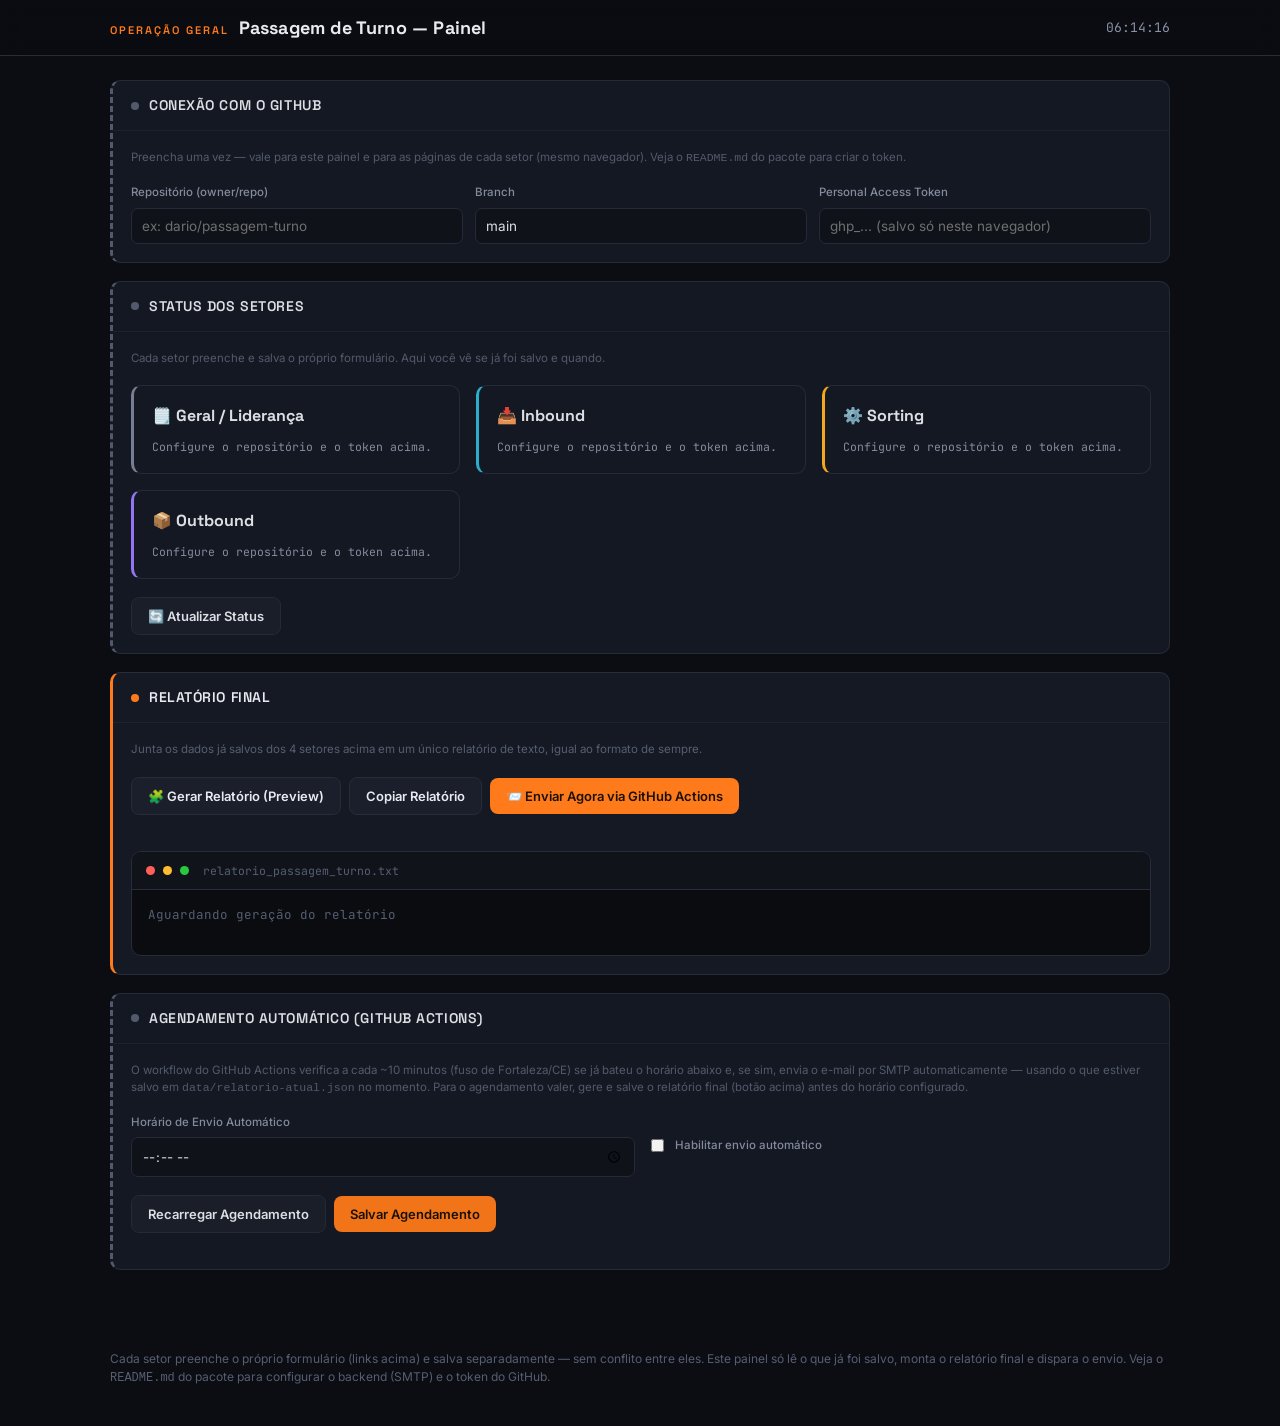
==== index.html @ 54c44028 "Add files via upload" ====
<!DOCTYPE html>
<html lang="pt-BR">
<head>
<meta charset="UTF-8">
<meta name="viewport" content="width=device-width, initial-scale=1.0">
<title>Passagem de Turno — Painel Geral</title>
<link rel="preconnect" href="https://fonts.googleapis.com">
<link rel="preconnect" href="https://fonts.gstatic.com" crossorigin>
<link href="https://fonts.googleapis.com/css2?family=Space+Grotesk:wght@500;600;700&family=Inter:wght@400;500;600;700&family=JetBrains+Mono:wght@400;500&display=swap" rel="stylesheet">
<link rel="stylesheet" href="style.css">
</head>
<body>

<div class="topbar">
  <div class="topbar-inner">
    <div class="brand"><span class="eyebrow">OPERAÇÃO GERAL</span><h1>Passagem de Turno — Painel</h1></div>
    <div class="clock" id="clock">--:--:--</div>
  </div>
</div>

<div class="layout-single">

  <!-- CONEXÃO COM O GITHUB -->
  <div class="card sector-config">
    <div class="card-head"><span class="dot config"></span><h2>Conexão com o GitHub</h2></div>
    <div class="card-body">
      <p class="hint-text">Preencha uma vez — vale para este painel e para as páginas de cada setor (mesmo navegador). Veja o <code>README.md</code> do pacote para criar o token.</p>
      <div class="field-grid">
        <div class="field"><label>Repositório (owner/repo)</label><input type="text" id="ghRepo" placeholder="ex: dario/passagem-turno"></div>
        <div class="field"><label>Branch</label><input type="text" id="ghBranch" placeholder="main"></div>
        <div class="field"><label>Personal Access Token</label><input type="password" id="ghToken" placeholder="ghp_... (salvo só neste navegador)"></div>
      </div>
    </div>
  </div>

  <!-- STATUS DOS SETORES -->
  <div class="card sector-config">
    <div class="card-head"><span class="dot config"></span><h2>Status dos Setores</h2></div>
    <div class="card-body">
      <p class="hint-text">Cada setor preenche e salva o próprio formulário. Aqui você vê se já foi salvo e quando.</p>
      <div class="hub-grid" style="padding:0;margin:0;" id="sectorCards">
        <a class="sector-card pending geral" href="geral.html">
          <div class="sc-title">🗒️ Geral / Liderança</div>
          <div class="sc-status" id="status-geral">Verificando...</div>
        </a>
        <a class="sector-card pending inbound" href="inbound.html">
          <div class="sc-title">📥 Inbound</div>
          <div class="sc-status" id="status-inbound">Verificando...</div>
        </a>
        <a class="sector-card pending sorting" href="sorting.html">
          <div class="sc-title">⚙️ Sorting</div>
          <div class="sc-status" id="status-sorting">Verificando...</div>
        </a>
        <a class="sector-card pending outbound" href="outbound.html">
          <div class="sc-title">📦 Outbound</div>
          <div class="sc-status" id="status-outbound">Verificando...</div>
        </a>
      </div>
      <button class="btn-secondary" style="align-self:flex-start;" onclick="atualizarStatusSetores()">🔄 Atualizar Status</button>
    </div>
  </div>

  <!-- RELATÓRIO FINAL -->
  <div class="card sector-dados">
    <div class="card-head"><span class="dot dados"></span><h2>Relatório Final</h2></div>
    <div class="card-body">
      <p class="hint-text">Junta os dados já salvos dos 4 setores acima em um único relatório de texto, igual ao formato de sempre.</p>
      <div class="actions">
        <button class="btn-secondary" onclick="gerarRelatorioFinal()">🧩 Gerar Relatório (Preview)</button>
        <button class="btn-secondary" onclick="copyReport()">Copiar Relatório</button>
        <button class="btn-primary" onclick="enviarAgoraViaGithub()">📨 Enviar Agora via GitHub Actions</button>
      </div>
      <p id="relatorioStatus" class="status-text"></p>

      <div class="terminal">
        <div class="terminal-head">
          <span class="tdot"></span><span class="tdot"></span><span class="tdot"></span>
          <span class="terminal-name">relatorio_passagem_turno.txt</span>
        </div>
        <div class="terminal-body">
          <div id="previewEmpty">Aguardando geração do relatório</div>
          <pre id="reportOutput"></pre>
        </div>
        <div class="preview-meta" id="previewMeta"></div>
      </div>
    </div>
  </div>

  <!-- AGENDAMENTO AUTOMÁTICO -->
  <div class="card sector-config">
    <div class="card-head"><span class="dot config"></span><h2>Agendamento Automático (GitHub Actions)</h2></div>
    <div class="card-body">
      <p class="hint-text">
        O workflow do GitHub Actions verifica a cada ~10 minutos (fuso de Fortaleza/CE) se já bateu o horário abaixo
        e, se sim, envia o e-mail por SMTP automaticamente — usando o que estiver salvo em <code>data/relatorio-atual.json</code>
        no momento. Para o agendamento valer, gere e salve o relatório final (botão acima) antes do horário configurado.
      </p>
      <div class="field-grid">
        <div class="field"><label>Horário de Envio Automático</label><input type="time" id="horarioEnvio"></div>
        <div class="field" style="flex-direction:row;align-items:center;gap:8px;">
          <input type="checkbox" id="habilitarEnvioAuto" style="width:auto;">
          <label style="margin:0;">Habilitar envio automático</label>
        </div>
      </div>
      <div class="actions">
        <button class="btn-secondary" onclick="carregarAgendamento()">Recarregar Agendamento</button>
        <button class="btn-primary" onclick="salvarAgendamentoNoGithub()">Salvar Agendamento</button>
      </div>
      <p id="agendamentoStatus" class="status-text"></p>
    </div>
  </div>

</div>

<footer class="hint">
  Cada setor preenche o próprio formulário (links acima) e salva separadamente — sem conflito entre eles. Este painel só lê o que já foi salvo, monta o relatório final e dispara o envio. Veja o <code>README.md</code> do pacote para configurar o backend (SMTP) e o token do GitHub.
</footer>

<script src="shared.js"></script>
<script>
/* ===================== Montagem do relatório final, a partir dos 4 setores ===================== */
function g(obj, id){ return (obj && obj.fields && obj.fields[id]) || ''; }
function gl(obj, listId){ return (obj && obj.lists && obj.lists[listId]) || []; }

function buildReportFromSectors(geral, inbound, sorting, outbound){
  geral = geral || {}; inbound = inbound || {}; sorting = sorting || {}; outbound = outbound || {};
  const DIV = '━'.repeat(32);

  const data = formatarData(g(geral,'data'));
  const turno = g(geral,'turno');
  const respT1 = g(geral,'respT1');
  const respT2 = g(geral,'respT2');
  const absTotal = g(geral,'absTotal');

  const veiculosRecebidos = g(inbound,'veiculosRecebidos');
  const pacotesRecebidos = g(inbound,'pacotesRecebidos');
  const pacotesProcessados = g(sorting,'pacotesProcessados');
  const pacotesExpedidos = g(outbound,'pacotesExpedidos');
  const ltsExpedidasQtd = g(outbound,'ltsExpedidasQtd');

  const absInbound = g(inbound,'absInbound');
  const absEsteiras = g(sorting,'absEsteiras');
  const absOutbound = g(outbound,'absOutbound');

  const ageCritico = gl(inbound,'list-ageCritico');
  const ruasPrioritarias = gl(inbound,'list-ruasPrioritarias');
  const ltsRecebidas = gl(inbound,'list-ltsRecebidas');
  const volumeTotalRecebido = g(inbound,'volumeTotalRecebido');
  const fmRecebidos = g(inbound,'fmRecebidos');
  const lhRecebimento = g(inbound,'lhRecebimento');
  const lhPendente = g(inbound,'lhPendente');
  const docas = gl(inbound,'list-docas');
  const totalDocasAtivas = g(inbound,'totalDocasAtivas');
  const ruasVazias = gl(inbound,'list-ruasVazias');
  const ruasAtreladas = gl(inbound,'list-ruasAtreladas');
  const ruasPrioridadeAGE = gl(inbound,'list-ruasPrioridadeAGE');
  const status5SInbound = g(inbound,'status5SInbound');

  const statusLona = g(sorting,'statusLona');
  const absLona = g(sorting,'absLona');
  const qtdPrevistaLona = g(sorting,'qtdPrevistaLona');
  const qtdProcessadaLona = g(sorting,'qtdProcessadaLona');
  const bufferShuttleLona = g(sorting,'bufferShuttleLona');
  const qtdRuasLona = g(sorting,'qtdRuasLona');
  const status5SLona = g(sorting,'status5SLona');

  const statusTerm = g(sorting,'statusTerm');
  const absTerm = g(sorting,'absTerm');
  const qtdPrevistaTerm = g(sorting,'qtdPrevistaTerm');
  const qtdProcessadaTerm = g(sorting,'qtdProcessadaTerm');
  const bufferShuttleTerm = g(sorting,'bufferShuttleTerm');
  const qtdRuasTerm = g(sorting,'qtdRuasTerm');
  const status5STerm = g(sorting,'status5STerm');
  const obsSorting = g(sorting,'obsSorting');

  const ltsExpedidas = gl(outbound,'list-ltsExpedidas');
  const veiculosProgramados = g(outbound,'veiculosProgramados');
  const veiculosCarregados = g(outbound,'veiculosCarregados');
  const veiculosCancelados = g(outbound,'veiculosCancelados');
  const veiculosNoShow = g(outbound,'veiculosNoShow');
  const ltsCarregadas = g(outbound,'ltsCarregadas');
  const ltsCanceladas = g(outbound,'ltsCanceladas');
  const ltsNoShow = g(outbound,'ltsNoShow');
  const cptPerdidos = gl(outbound,'list-cptPerdidos');

  const pendenciasInbound = gl(inbound,'list-pendenciasInbound');
  const pendenciasSorting = gl(sorting,'list-pendenciasSorting');
  const pendenciasOutbound = gl(outbound,'list-pendenciasOutbound');

  const planosAcao = gl(geral,'list-planosAcao');
  const incidentesHSE = gl(geral,'list-incidentesHSE');
  const observacoesGerais = g(geral,'observacoesGerais');

  const cptText = cptPerdidos.length
    ? cptPerdidos.map(c => `└ Janela: ${nz(c.janela)} | Motivo: ${nz(c.motivo)}`).join('\n')
    : '└ Nenhum CPT perdido';

  const hseText = incidentesHSE.length
    ? incidentesHSE.map(h => `▸ Ocorrência: ${nz(h.ocorrencia)} | Área: ${nz(h.area)} | Ação: ${nz(h.acao)}`).join('\n')
    : '▸ Nenhum incidente registrado';

  return `${DIV}
📋 RELATÓRIO DE PASSAGEM DE TURNO
          OPERAÇÃO GERAL
${DIV}

📅 Data: ${nz(data)}
🔄 Turno: ${nz(turno)}
👤 Responsável T1: ${nz(respT1)}
👤 Responsável T2: ${nz(respT2)}

${DIV}

📊 PAINEL DE PRODUTIVIDADE

📥 INBOUND
✦ Veículos recebidos: ${nz(veiculosRecebidos)}
✦ Pacotes recebidos: ${nz(pacotesRecebidos)}

⚙️ ESTEIRAS
✦ Pacotes processados (geral): ${nz(pacotesProcessados)}

📤 OUTBOUND
✦ Pacotes expedidos: ${nz(pacotesExpedidos)}
✦ LTs expedidas: ${nz(ltsExpedidasQtd)}

${DIV}

🚫 ABS DO TURNO

✦ ABS Total: ${nz(absTotal)}
✦ Inbound: ${nz(absInbound)}
✦ Esteiras: ${nz(absEsteiras)}
✦ Outbound: ${nz(absOutbound)}

${DIV}

1️⃣ INBOUND – RECEBIMENTO

🔴 FIFO – PRIORIDADES DE PROCESSAMENTO
🟠 AGE Crítico:
${listBlock(ageCritico,'Nenhuma rua em AGE crítico')}
🟠 Ruas Prioritárias:
${listBlock(ruasPrioritarias,'Nenhuma rua prioritária')}

- LTs Recebidas:
${listBlock(ltsRecebidas,'Nenhuma LT recebida')}
- Volume Total Recebido: ${nz(volumeTotalRecebido)}
- FM Recebidos: ${nz(fmRecebidos)}
- LH em Recebimento: ${nz(lhRecebimento)}
- LH Pendente de Recebimento: ${nz(lhPendente)}

📦 Docas em Operação:
${bulletBlock(docas,'Nenhuma doca registrada')}
Total de Docas Ativas: ${nz(totalDocasAtivas)}

🟢 Ruas Vazias
${listBlock(ruasVazias,'Nenhuma')}
🟡 Ruas c/ Pacotes Atrelados
${listBlock(ruasAtreladas,'Nenhuma')}
🔴 Ruas Prioridade AGE
${listBlock(ruasPrioridadeAGE,'Nenhuma')}

5️⃣ 5S Inbound: ${nz(status5SInbound)}

${DIV}

2️⃣ SORTING – ESTEIRAS

⚙️ ESTEIRA LONA ${nz(statusLona,'')}
- ABS: ${nz(absLona)}
- Qtd. Prevista: ${nz(qtdPrevistaLona)}
- Qtd. Processada: ${nz(qtdProcessadaLona)}
- Buffer de Shuttle: ${nz(bufferShuttleLona)}
- Qtd. Ruas Processadas: ${nz(qtdRuasLona)}
- 5S da Station: ${nz(status5SLona)}

⚙️ ESTEIRA TERMOPLÁSTICA ${nz(statusTerm,'')}
- ABS: ${nz(absTerm)}
- Qtd. Prevista: ${nz(qtdPrevistaTerm)}
- Qtd. Processada: ${nz(qtdProcessadaTerm)}
- Buffer de Shuttle: ${nz(bufferShuttleTerm)}
- Qtd. Ruas Processadas: ${nz(qtdRuasTerm)}
- 5S da Station: ${nz(status5STerm)}

📝 Observações do Sorting:
${nz(obsSorting,'Nenhuma observação')}

${DIV}

3️⃣ OUTBOUND – EXPEDIÇÃO

- Qtd. Pacotes Expedidos: ${nz(pacotesExpedidos)}
- LTs Expedidas:
${listBlock(ltsExpedidas,'Nenhuma LT expedida')}

📦 PROGRAMAÇÃO DE VEÍCULOS
▸ Programados: ${nz(veiculosProgramados)}
▸ Carregados: ${nz(veiculosCarregados)}
▸ Cancelados: ${nz(veiculosCancelados)}
▸ No Show: ${nz(veiculosNoShow)}

📋 PROGRAMAÇÃO DE LTs
▸ LTs Carregadas: ${nz(ltsCarregadas)}
▸ LTs Canceladas: ${nz(ltsCanceladas)}
▸ LTs No Show: ${nz(ltsNoShow)}

⏰ CPTs Perdidos
${cptText}

${DIV}

⚠️ PENDÊNCIAS GERAIS – PRÓXIMO TURNO

📥 Inbound:
${bulletBlock(pendenciasInbound,'Nenhuma pendência')}

⚙️ Sorting:
${bulletBlock(pendenciasSorting,'Nenhuma pendência')}

📤 Outbound:
${bulletBlock(pendenciasOutbound,'Nenhuma pendência')}

${DIV}

🎯 PLANOS DE AÇÃO

${bulletBlock(planosAcao,'Nenhum plano de ação registrado')}

${DIV}

🦺 INCIDENTES HSE

${hseText}

${DIV}

📝 OBSERVAÇÕES GERAIS DO TURNO

${nz(observacoesGerais,'Sem observações')}

${DIV}

✅ Passagem de turno concluída.
T1 encerrado formalmente.

${DIV}`;
}

/* ===================== Leitura dos 4 setores ===================== */
async function lerTodosSetores(){
  const { owner, repo, branch, token } = getGithubSettings();
  const [geral, inbound, sorting, outbound] = await Promise.all([
    ghGetJsonFile(owner, repo, 'data/geral.json', branch, token).catch(()=>null),
    ghGetJsonFile(owner, repo, 'data/inbound.json', branch, token).catch(()=>null),
    ghGetJsonFile(owner, repo, 'data/sorting.json', branch, token).catch(()=>null),
    ghGetJsonFile(owner, repo, 'data/outbound.json', branch, token).catch(()=>null),
  ]);
  return { geral, inbound, sorting, outbound };
}

function tempoRelativo(iso){
  if(!iso) return null;
  const diffMin = Math.round((Date.now() - new Date(iso).getTime()) / 60000);
  if(diffMin < 1) return 'agora mesmo';
  if(diffMin < 60) return `há ${diffMin} min`;
  const diffH = Math.round(diffMin / 60);
  return `há ${diffH}h`;
}

async function atualizarStatusSetores(){
  if(!ghConfigured()){
    ['geral','inbound','sorting','outbound'].forEach(k => {
      document.getElementById('status-'+k).textContent = 'Configure o repositório e o token acima.';
    });
    return;
  }
  ['geral','inbound','sorting','outbound'].forEach(k => {
    document.getElementById('status-'+k).textContent = 'Verificando...';
  });
  const setores = await lerTodosSetores();
  Object.entries(setores).forEach(([key, state])=>{
    const cardEl = document.getElementById('status-'+key).closest('.sector-card');
    const statusEl = document.getElementById('status-'+key);
    if(state && state.salvoEm){
      statusEl.textContent = '✓ Salvo ' + tempoRelativo(state.salvoEm) + ' (' + new Date(state.salvoEm).toLocaleString('pt-BR') + ')';
      cardEl.classList.add('ok'); cardEl.classList.remove('pending');
    } else {
      statusEl.textContent = 'Ainda não salvo neste turno.';
      cardEl.classList.add('pending'); cardEl.classList.remove('ok');
    }
  });
}

/* ===================== Geração / preview / cópia ===================== */
let ultimoRelatorioGerado = '';

async function gerarRelatorioFinal(){
  if(!ghConfigured()){
    setStatus('relatorioStatus', 'Configure o repositório e o token no topo da página primeiro.', true);
    return null;
  }
  setStatus('relatorioStatus', 'Buscando dados salvos dos 4 setores...');
  try{
    const { geral, inbound, sorting, outbound } = await lerTodosSetores();
    const texto = buildReportFromSectors(geral, inbound, sorting, outbound);
    ultimoRelatorioGerado = texto;

    const outputEl = document.getElementById('reportOutput');
    outputEl.textContent = texto;
    outputEl.style.display = 'block';
    document.getElementById('previewEmpty').style.display = 'none';
    document.getElementById('previewMeta').textContent = 'Gerado em ' + new Date().toLocaleString('pt-BR');
    setStatus('relatorioStatus', 'Relatório gerado a partir dos dados salvos ✓');
    return { texto, geral, inbound, sorting, outbound };
  }catch(e){
    setStatus('relatorioStatus', 'Erro ao gerar relatório: ' + e.message, true);
    return null;
  }
}

function copyReport(){
  const texto = ultimoRelatorioGerado;
  if(!texto){
    setStatus('relatorioStatus', 'Gere o relatório primeiro.', true);
    return;
  }
  navigator.clipboard.writeText(texto).then(()=>{
    setStatus('relatorioStatus', 'Relatório copiado ✓');
  }).catch(()=>{
    setStatus('relatorioStatus', 'Não foi possível copiar automaticamente. Selecione o texto manualmente.', true);
  });
}

/* ===================== Envio final ===================== */
async function enviarAgoraViaGithub(){
  if(!ghConfigured()){
    setStatus('relatorioStatus', 'Configure o repositório e o token no topo da página primeiro.', true);
    return;
  }
  const { owner, repo, branch, token } = getGithubSettings();

  const resultado = await gerarRelatorioFinal();
  if(!resultado) return;
  const { texto, geral } = resultado;

  const dataVal = g(geral,'data') ? formatarData(g(geral,'data')) : '—';
  const turnoVal = g(geral,'turno') || '—';
  const destino = g(geral,'emailDestino') || undefined; // se vazio, o script usa o secret MAIL_TO

  const payload = {
    texto,
    destino,
    assunto: `Passagem de Turno - ${dataVal} - ${turnoVal}`,
    geradoEm: new Date().toISOString()
  };

  setStatus('relatorioStatus', 'Salvando relatório final no GitHub...');
  try{
    await ghPutJsonFile(owner, repo, 'data/relatorio-atual.json', branch, token, payload,
      `Atualiza relatório de passagem de turno (${dataVal} - ${turnoVal})`);
    setStatus('relatorioStatus', 'Disparando o envio via GitHub Actions...');
    await ghDispatchWorkflow(owner, repo, branch, token);
    setStatus('relatorioStatus', 'Workflow disparado ✓ — o e-mail será enviado em alguns segundos. Acompanhe na aba "Actions" do repositório.');
  }catch(e){
    setStatus('relatorioStatus', 'Erro ao enviar: ' + e.message, true);
  }
}

/* ===================== Agendamento automático (data/config.json) ===================== */
async function carregarAgendamento(){
  if(!ghConfigured()){
    setStatus('agendamentoStatus', 'Configure o repositório e o token no topo da página.', true);
    return;
  }
  const { owner, repo, branch, token } = getGithubSettings();
  setStatus('agendamentoStatus', 'Carregando agendamento salvo...');
  try{
    const config = await ghGetJsonFile(owner, repo, 'data/config.json', branch, token);
    if(config){
      document.getElementById('habilitarEnvioAuto').checked = !!config.habilitado;
      document.getElementById('horarioEnvio').value = config.horario || '';
      setStatus('agendamentoStatus', 'Agendamento carregado ✓');
    } else {
      setStatus('agendamentoStatus', 'Nenhum agendamento salvo ainda.');
    }
  }catch(e){
    setStatus('agendamentoStatus', 'Erro ao carregar: ' + e.message, true);
  }
}

async function salvarAgendamentoNoGithub(){
  if(!ghConfigured()){
    setStatus('agendamentoStatus', 'Configure o repositório e o token no topo da página.', true);
    return;
  }
  const { owner, repo, branch, token } = getGithubSettings();
  const habilitado = document.getElementById('habilitarEnvioAuto').checked;
  const horario = v('horarioEnvio');

  setStatus('agendamentoStatus', 'Salvando agendamento no GitHub...');
  try{
    await ghPutJsonFile(owner, repo, 'data/config.json', branch, token, { habilitado, horario },
      'Atualiza configuração de envio automático da passagem de turno');
    setStatus('agendamentoStatus', `Agendamento salvo ✓ (${habilitado ? 'habilitado às ' + (horario || '—') : 'desabilitado'})`);
  }catch(e){
    setStatus('agendamentoStatus', 'Erro ao salvar agendamento: ' + e.message, true);
  }
}

/* ===================== Inicialização ===================== */
window.addEventListener('DOMContentLoaded', () => {
  initGithubSettingsUI();
  tickClock();
  setInterval(tickClock, 1000);
  if(ghConfigured()){
    atualizarStatusSetores();
    carregarAgendamento();
  } else {
    ['geral','inbound','sorting','outbound'].forEach(k => {
      document.getElementById('status-'+k).textContent = 'Configure o repositório e o token acima.';
    });
  }
});
</script>
</body>
</html>
---- style.css ----
:root{
  --bg:#0B0D12;
  --bg-elevated:#10131A;
  --card:#151923;
  --card-alt:#1A1F2B;
  --border:#262C38;
  --border-soft:#1E232E;
  --text:#E8EAEF;
  --text-dim:#8A92A6;
  --text-faint:#565E72;
  --accent:#FF7A1A;
  --accent-soft:#3A2410;
  --inbound:#2FB6D9;
  --sorting:#FFB020;
  --outbound:#9B7BFF;
  --geral:#7C8699;
  --danger:#FF5470;
  --success:#3ECF8E;
  --radius:10px;
  --mono:'JetBrains Mono', monospace;
  --sans:'Inter', sans-serif;
  --display:'Space Grotesk', sans-serif;
}

*{box-sizing:border-box;}
html,body{margin:0;padding:0;}
body{
  background:var(--bg);
  color:var(--text);
  font-family:var(--sans);
  line-height:1.5;
  -webkit-font-smoothing:antialiased;
}
::selection{background:var(--accent);color:#1a1a1a;}
input,select,textarea,button{font-family:var(--sans);color:var(--text);}
a{color:var(--accent);text-decoration:none;}

/* ===== Top bar ===== */
.topbar{
  position:sticky; top:0; z-index:50;
  background:rgba(11,13,18,0.92);
  backdrop-filter:blur(10px);
  border-bottom:1px solid var(--border);
}
.topbar-inner{
  max-width:1100px; margin:0 auto; padding:14px 20px;
  display:flex; align-items:center; justify-content:space-between;
  gap:16px; flex-wrap:wrap;
}
.brand{display:flex; align-items:baseline; gap:10px;}
.brand .eyebrow{
  font-family:var(--display); font-size:11px; letter-spacing:0.18em;
  color:var(--accent); font-weight:600;
}
.brand h1{font-family:var(--display); font-size:18px; font-weight:700; margin:0; letter-spacing:0.01em;}
.clock{font-family:var(--mono); font-size:13px; color:var(--text-dim);}
.actions{display:flex; gap:8px; flex-wrap:wrap; align-items:center;}

button, .btn-link{
  cursor:pointer; border:none; font-weight:600; font-size:13px;
  border-radius:8px; padding:10px 16px;
  transition:transform .08s ease, opacity .15s ease, background .15s ease, border-color .15s ease;
  font-family:var(--sans); display:inline-flex; align-items:center; gap:6px;
}
button:active{transform:scale(0.97);}
.btn-primary{background:var(--accent); color:#1a1208;}
.btn-primary:hover{opacity:.92;}
.btn-secondary{background:var(--card-alt); color:var(--text); border:1px solid var(--border);}
.btn-secondary:hover{border-color:var(--text-faint);}
.btn-danger{background:transparent; color:var(--danger); border:1px solid rgba(255,84,112,0.35);}
.btn-danger:hover{background:rgba(255,84,112,0.08);}
button:disabled{opacity:.5; cursor:not-allowed;}

/* ===== Layout ===== */
.layout-single{
  max-width:1100px; margin:0 auto; padding:24px 20px 80px;
  display:flex; flex-direction:column; gap:18px;
}
.hub-grid{
  max-width:1100px; margin:0 auto; padding:24px 20px 80px;
  display:grid; grid-template-columns:repeat(auto-fit,minmax(260px,1fr));
  gap:16px;
}

/* ===== Card ===== */
.card{background:var(--card); border:1px solid var(--border); border-radius:var(--radius); overflow:hidden;}
.card-head{
  display:flex; align-items:center; gap:10px; padding:14px 18px;
  border-bottom:1px solid var(--border-soft);
}
.card-head .dot{width:8px;height:8px;border-radius:50%;flex:none;}
.card-head h2{
  font-family:var(--display); font-size:14px; font-weight:600;
  letter-spacing:0.04em; text-transform:uppercase; margin:0; flex:1;
}
.card-body{padding:18px; display:flex; flex-direction:column; gap:18px;}

.card.sector-inbound{border-left:3px solid var(--inbound);}
.card.sector-sorting{border-left:3px solid var(--sorting);}
.card.sector-outbound{border-left:3px solid var(--outbound);}
.card.sector-geral{border-left:3px solid var(--geral);}
.card.sector-dados{border-left:3px solid var(--accent);}
.card.sector-config{border-left:3px dashed var(--text-faint); opacity:0.95;}

.dot.inbound{background:var(--inbound);}
.dot.sorting{background:var(--sorting);}
.dot.outbound{background:var(--outbound);}
.dot.geral{background:var(--geral);}
.dot.dados{background:var(--accent);}
.dot.config{background:var(--text-faint);}

/* subsection */
.subsection{display:flex;flex-direction:column;gap:10px;}
.subsection-title{
  font-family:var(--display); font-size:11px; letter-spacing:0.12em;
  text-transform:uppercase; color:var(--text-dim);
  display:flex; align-items:center; gap:6px;
}
.divider{height:1px;background:var(--border-soft);margin:2px 0;}

/* grid de campos */
.field-grid{display:grid; grid-template-columns:repeat(auto-fit,minmax(150px,1fr)); gap:12px;}
.field{display:flex;flex-direction:column;gap:6px;}
.field label{font-size:11.5px; color:var(--text-dim); font-weight:500;}
.field input,.field select,.field textarea{
  background:var(--bg-elevated); border:1px solid var(--border); border-radius:7px;
  padding:9px 10px; font-size:13.5px; outline:none; transition:border-color .15s ease; width:100%;
}
.field input:focus,.field select:focus,.field textarea:focus{border-color:var(--accent);}
.field textarea{resize:vertical;min-height:64px;font-family:var(--sans);}

/* listas dinâmicas */
.dyn-list{display:flex;flex-direction:column;gap:8px;}
.dyn-row{display:flex; gap:8px; align-items:center;}
.dyn-row input{
  background:var(--bg-elevated); border:1px solid var(--border); border-radius:7px;
  padding:8px 10px; font-size:13px; flex:1; outline:none; min-width:0;
}
.dyn-row input:focus{border-color:var(--accent);}
.row-remove{
  flex:none; background:transparent; border:1px solid var(--border); color:var(--text-faint);
  width:30px; height:30px; border-radius:7px; font-size:12px; padding:0;
  display:flex; align-items:center; justify-content:center;
}
.row-remove:hover{color:var(--danger);border-color:rgba(255,84,112,0.4);}
.btn-add{
  align-self:flex-start; background:transparent; border:1px dashed var(--border);
  color:var(--text-dim); font-size:12px; padding:7px 12px;
}
.btn-add:hover{color:var(--accent);border-color:var(--accent);}

.cols-2{display:grid;grid-template-columns:1fr 1fr;gap:16px;}
@media (max-width:640px){.cols-2{grid-template-columns:1fr;}}

.esteira-box{
  background:var(--card-alt); border:1px solid var(--border-soft); border-radius:8px;
  padding:14px; display:flex; flex-direction:column; gap:10px;
}
.esteira-box h3{font-family:var(--display); font-size:12.5px; margin:0; letter-spacing:0.03em;}

.status-text{font-family:var(--mono); font-size:11.5px; color:var(--text-dim); margin:0;}
.hint-text{font-size:11.5px; color:var(--text-faint); margin:0;}

/* ===== Hub: cartões de setor ===== */
.sector-card{
  background:var(--card); border:1px solid var(--border); border-radius:var(--radius);
  padding:18px; display:flex; flex-direction:column; gap:10px; text-decoration:none; color:var(--text);
  transition:border-color .15s ease, transform .08s ease;
}
.sector-card:hover{border-color:var(--text-faint); transform:translateY(-1px);}
.sector-card .sc-title{
  font-family:var(--display); font-weight:700; font-size:16px; display:flex; align-items:center; gap:8px;
}
.sector-card .sc-status{font-family:var(--mono); font-size:11.5px; color:var(--text-dim);}
.sector-card.ok{border-left:3px solid var(--success);}
.sector-card.pending{border-left:3px solid var(--text-faint);}
.sector-card.inbound{border-left-color:var(--inbound);}
.sector-card.sorting{border-left-color:var(--sorting);}
.sector-card.outbound{border-left-color:var(--outbound);}
.sector-card.geral{border-left-color:var(--geral);}

/* ===== Terminal / preview ===== */
.terminal{background:#0A0C10; border:1px solid var(--border); border-radius:var(--radius); overflow:hidden;}
.terminal-head{
  display:flex; align-items:center; gap:8px; padding:10px 14px;
  background:var(--bg-elevated); border-bottom:1px solid var(--border);
}
.terminal-head .tdot{width:9px;height:9px;border-radius:50%;}
.terminal-head .tdot:nth-child(1){background:#FF5F56;}
.terminal-head .tdot:nth-child(2){background:#FFBD2E;}
.terminal-head .tdot:nth-child(3){background:#27C93F;}
.terminal-name{font-family:var(--mono); font-size:11.5px; color:var(--text-faint); margin-left:6px;}
.terminal-body{padding:16px; max-height:60vh; overflow-y:auto;}
#reportOutput{
  display:none; white-space:pre-wrap; font-family:var(--mono); font-size:12px;
  line-height:1.55; color:#D8FCEB; margin:0;
}
#previewEmpty{font-family:var(--mono); font-size:12.5px; color:var(--text-faint);}
.preview-meta{font-family:var(--mono); font-size:11px; color:var(--text-faint); padding:0 16px 14px;}
.preview-actions{display:flex; gap:8px; padding:0 16px 16px;}
.preview-actions button{flex:1;}

footer.hint{max-width:1100px; margin:0 auto; padding:0 20px 40px; color:var(--text-faint); font-size:12px;}
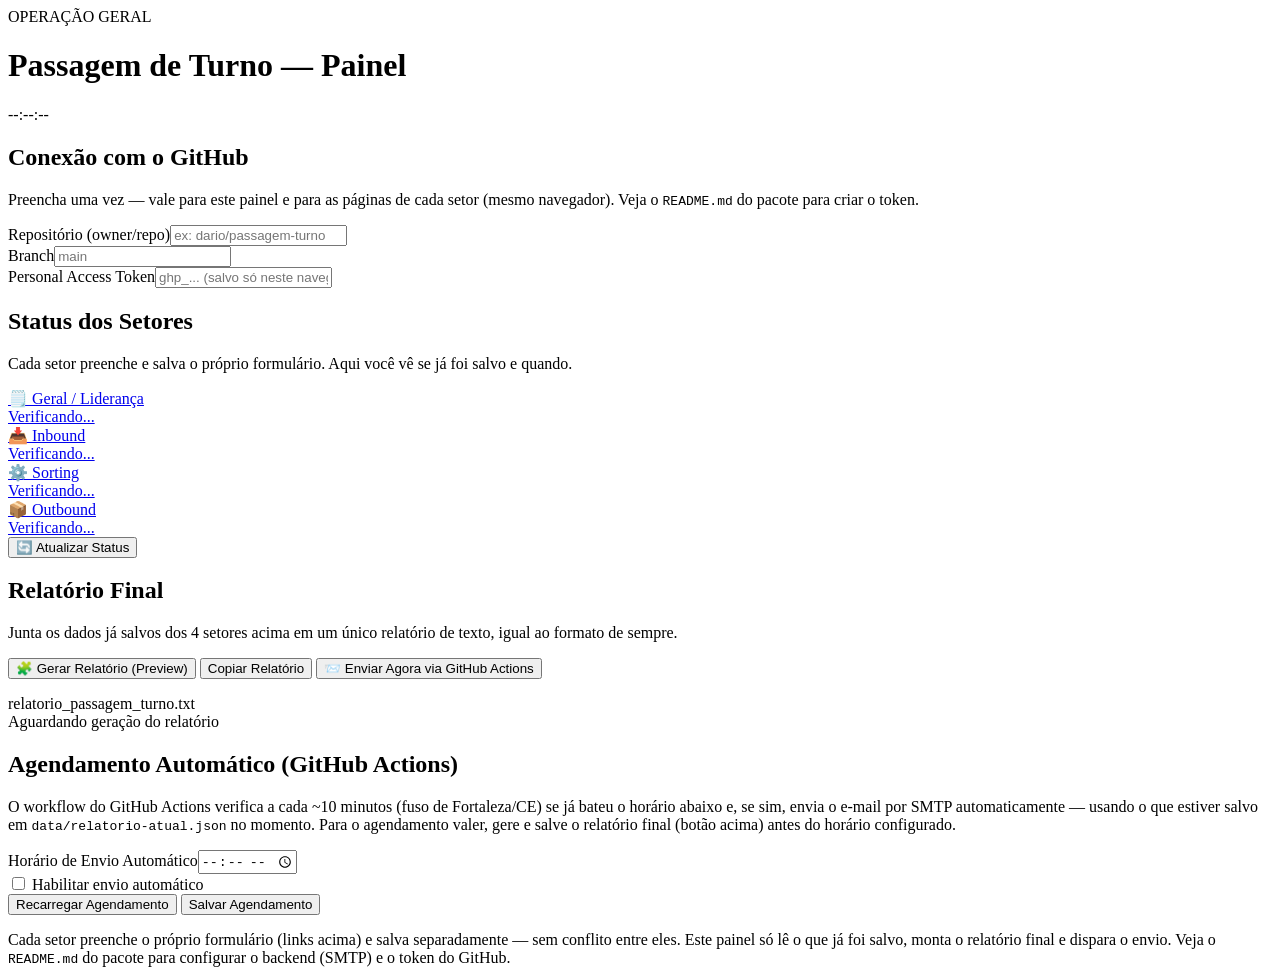
==== commit 5a9b4aa3: "Add files via upload" ====
--- a/index.html
+++ b/index.html
@@ -130,7 +130,8 @@
   const turno = g(geral,'turno');
   const respT1 = g(geral,'respT1');
   const respT2 = g(geral,'respT2');
-  const absTotal = g(geral,'absTotal');
+  const absTotal = g(geral,'faltasTotal');
+  const presentesTotal = g(geral,'presentesTotal');
 
   const veiculosRecebidos = g(inbound,'veiculosRecebidos');
   const pacotesRecebidos = g(inbound,'pacotesRecebidos');
@@ -138,9 +139,12 @@
   const pacotesExpedidos = g(outbound,'pacotesExpedidos');
   const ltsExpedidasQtd = g(outbound,'ltsExpedidasQtd');
 
-  const absInbound = g(inbound,'absInbound');
-  const absEsteiras = g(sorting,'absEsteiras');
-  const absOutbound = g(outbound,'absOutbound');
+  const absInbound = g(inbound,'faltasInbound');
+  const presentesInbound = g(inbound,'presentesInbound');
+  const absEsteiras = g(sorting,'faltasSorting');
+  const presentesSorting = g(sorting,'presentesSorting');
+  const absOutbound = g(outbound,'faltasOutbound');
+  const presentesOutbound = g(outbound,'presentesOutbound');
 
   const ageCritico = gl(inbound,'list-ageCritico');
   const ruasPrioritarias = gl(inbound,'list-ruasPrioritarias');
@@ -226,12 +230,12 @@
 
 ${DIV}
 
-🚫 ABS DO TURNO
-
-✦ ABS Total: ${nz(absTotal)}
-✦ Inbound: ${nz(absInbound)}
-✦ Esteiras: ${nz(absEsteiras)}
-✦ Outbound: ${nz(absOutbound)}
+🚫 FALTAS E PRESENÇA DO TURNO
+
+✦ Total — Faltas: ${nz(absTotal)} | Presentes: ${nz(presentesTotal)}
+✦ Inbound — Faltas: ${nz(absInbound)} | Presentes: ${nz(presentesInbound)}
+✦ Sorting — Faltas: ${nz(absEsteiras)} | Presentes: ${nz(presentesSorting)}
+✦ Outbound — Faltas: ${nz(absOutbound)} | Presentes: ${nz(presentesOutbound)}
 
 ${DIV}
 
